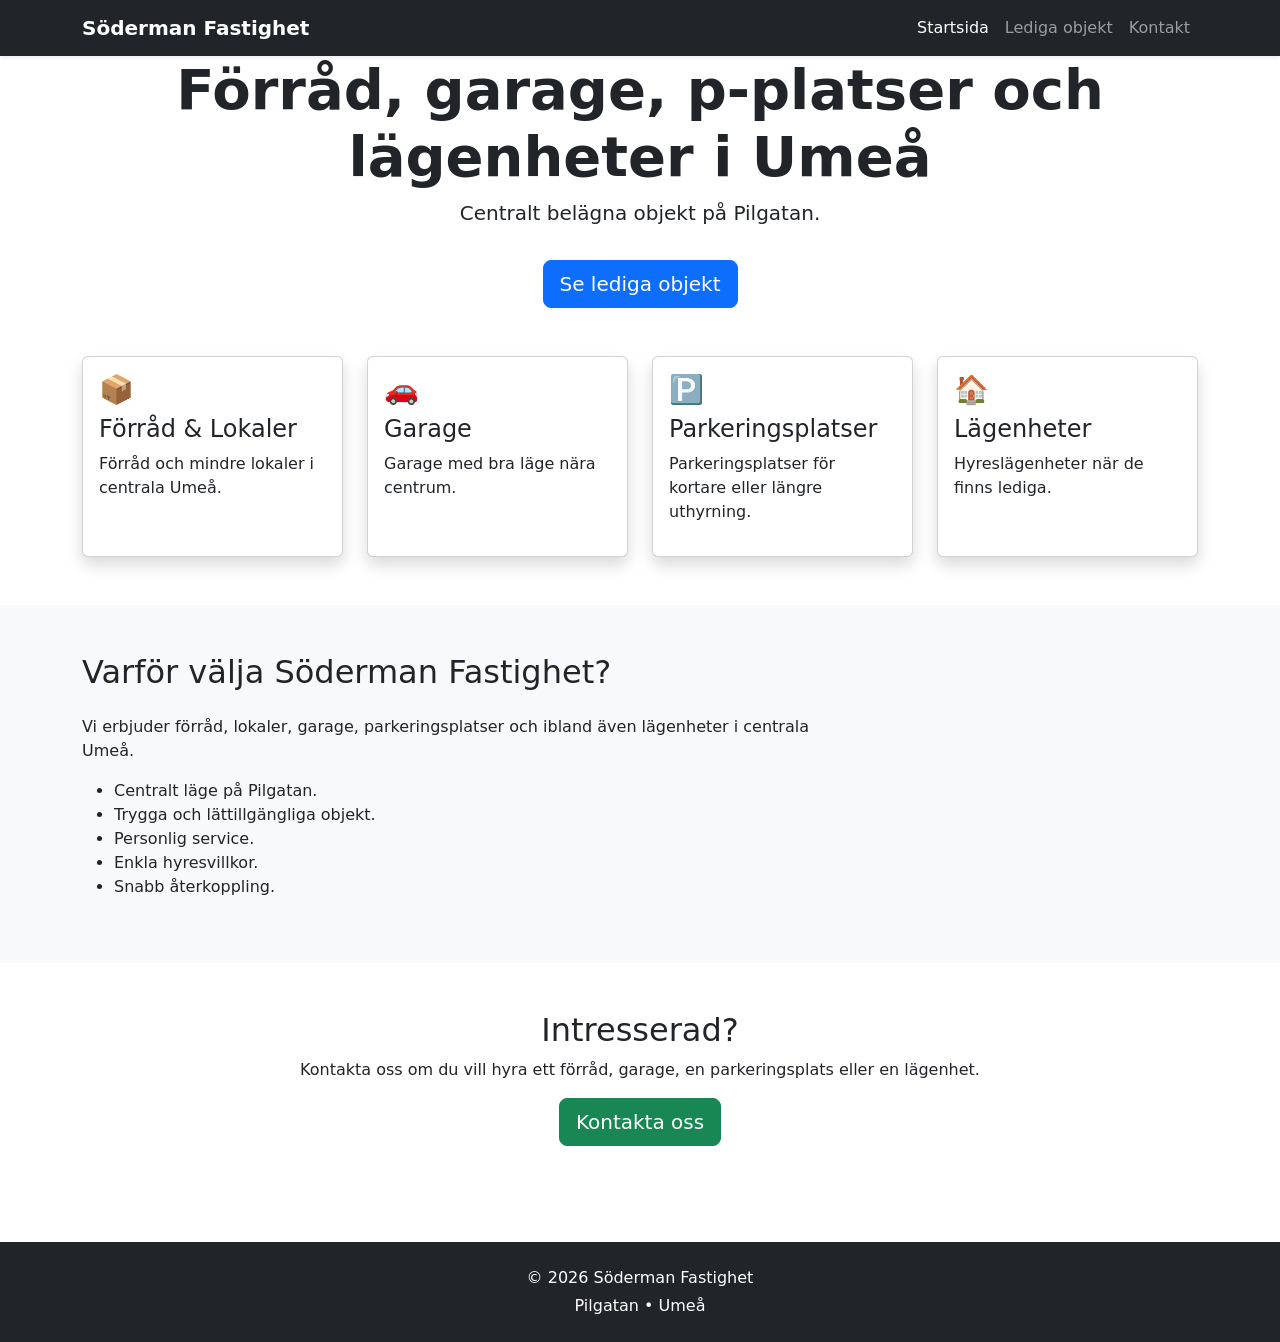
==== index.html @ 26daee1a "Refactor index.html for improved layout and content Updated the HTML structure and content for bette" ====
<!DOCTYPE html>
<html lang="sv">
<head>
    <meta charset="UTF-8">
    <meta name="viewport" content="width=device-width, initial-scale=1.0">

    <title>Söderman Fastighet | Förråd, garage, p-platser och lägenheter i Umeå</title>

    <meta name="description"
          content="Söderman Fastighet hyr ut förråd, lokaler, garage, parkeringsplatser och lägenheter i Umeå.">

    <link href="https://cdn.jsdelivr.net/npm/bootstrap@5.3.3/dist/css/bootstrap.min.css" rel="stylesheet">

    <link rel="stylesheet" href="style.css">
</head>

<body>

<!-- MENY -->

<nav class="navbar navbar-expand-lg navbar-dark bg-dark shadow-sm">

<div class="container">

<a class="navbar-brand fw-bold" href="index.html">

Söderman Fastighet

</a>

<button class="navbar-toggler" type="button" data-bs-toggle="collapse" data-bs-target="#navbar">

<span class="navbar-toggler-icon"></span>

</button>

<div class="collapse navbar-collapse" id="navbar">

<ul class="navbar-nav ms-auto">

<li class="nav-item">
<a class="nav-link active" href="index.html">Startsida</a>
</li>

<li class="nav-item">
<a class="nav-link" href="lediga.html">Lediga objekt</a>
</li>

<li class="nav-item">
<a class="nav-link" href="kontakt.html">Kontakt</a>
</li>

</ul>

</div>

</div>

</nav>



<!-- HERO -->

<header class="hero">

<div class="container text-center">

<h1 class="display-4 fw-bold">

Förråd, garage, p-platser och lägenheter i Umeå

</h1>

<p class="lead">

Centralt belägna objekt på Pilgatan.

</p>

<a href="lediga.html" class="btn btn-primary btn-lg mt-3">

Se lediga objekt

</a>

</div>

</header>



<!-- TJÄNSTER -->

<section class="container py-5">

<div class="row g-4">


<div class="col-lg-3 col-md-6">

<div class="card h-100 shadow service-card">

<div class="card-body">

<h3>📦</h3>

<h4>Förråd & Lokaler</h4>

<p>

Förråd och mindre lokaler i centrala Umeå.

</p>

</div>

</div>

</div>



<div class="col-lg-3 col-md-6">

<div class="card h-100 shadow service-card">

<div class="card-body">

<h3>🚗</h3>

<h4>Garage</h4>

<p>

Garage med bra läge nära centrum.

</p>

</div>

</div>

</div>



<div class="col-lg-3 col-md-6">

<div class="card h-100 shadow service-card">

<div class="card-body">

<h3>🅿️</h3>

<h4>Parkeringsplatser</h4>

<p>

Parkeringsplatser för kortare eller längre uthyrning.

</p>

</div>

</div>

</div>



<div class="col-lg-3 col-md-6">

<div class="card h-100 shadow service-card">

<div class="card-body">

<h3>🏠</h3>

<h4>Lägenheter</h4>

<p>

Hyreslägenheter när de finns lediga.

</p>

</div>

</div>

</div>


</div>

</section>



<!-- OM OSS -->

<section class="bg-light py-5">

<div class="container">

<div class="row">

<div class="col-lg-8">

<h2 class="mb-4">

Varför välja Söderman Fastighet?

</h2>

<p>

Vi erbjuder förråd, lokaler, garage, parkeringsplatser och ibland även
lägenheter i centrala Umeå.

</p>

<ul>

<li>Centralt läge på Pilgatan.</li>

<li>Trygga och lättillgängliga objekt.</li>

<li>Personlig service.</li>

<li>Enkla hyresvillkor.</li>

<li>Snabb återkoppling.</li>

</ul>

</div>

</div>

</div>

</section>



<!-- KONTAKT -->

<section class="container py-5 text-center">

<h2>

Intresserad?

</h2>

<p>

Kontakta oss om du vill hyra ett förråd, garage, en parkeringsplats eller en lägenhet.

</p>

<a href="kontakt.html" class="btn btn-success btn-lg">

Kontakta oss

</a>

</section>



<!-- FOOTER -->

<footer class="bg-dark text-white py-4 mt-5">

<div class="container text-center">

<p class="mb-1">

© 2026 Söderman Fastighet

</p>

<p class="mb-0">

Pilgatan • Umeå

</p>

</div>

</footer>



<script src="https://cdn.jsdelivr.net/npm/bootstrap@5.3.3/dist/js/bootstrap.bundle.min.js"></script>

<script src="script.js"></script>

</body>
</html>
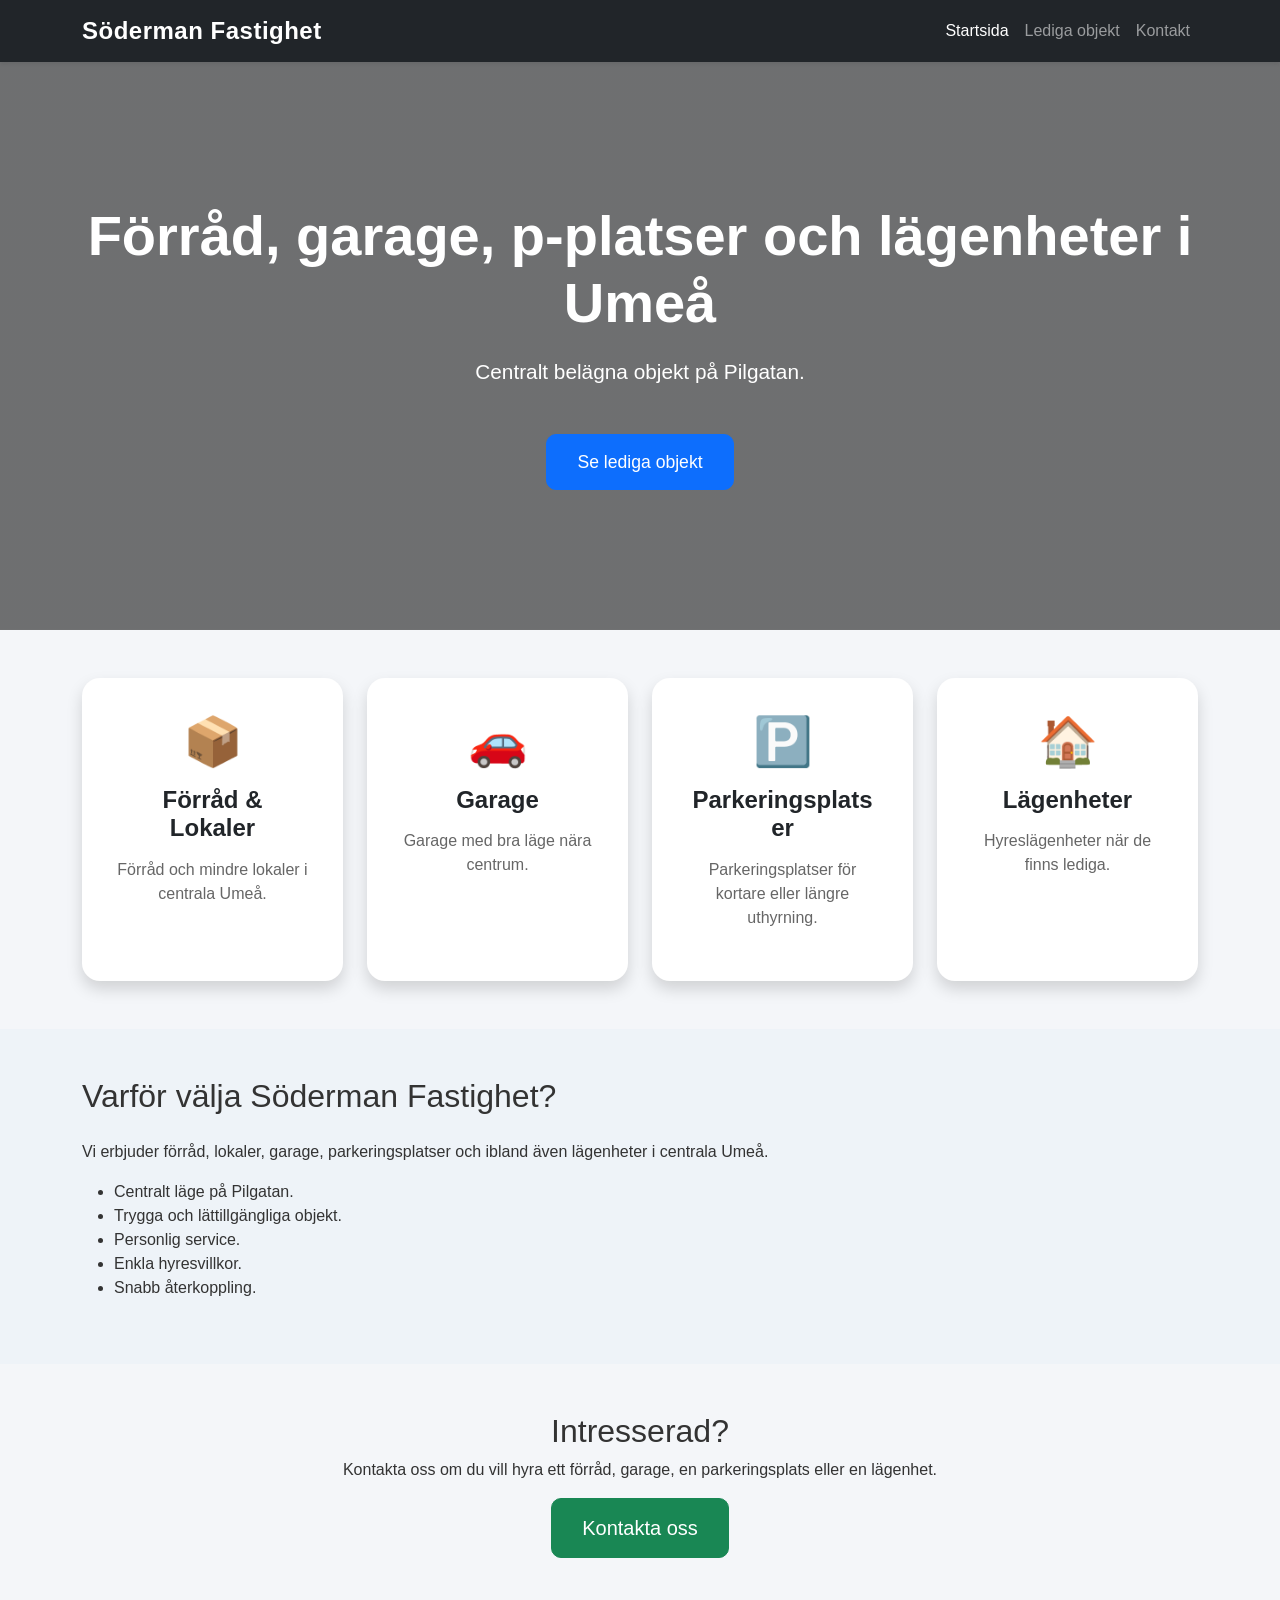
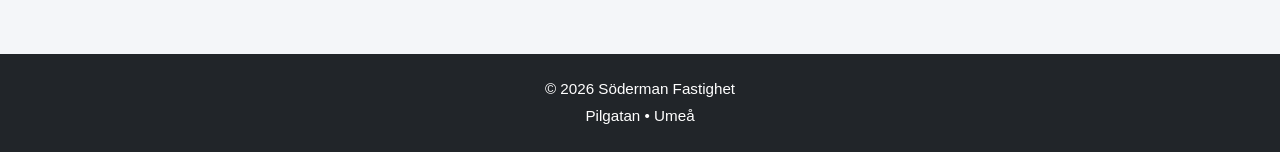
==== commit 8dc4528a: "Update index.html" ====
--- a/index.html
+++ b/index.html
@@ -4,7 +4,7 @@
     <meta charset="UTF-8">
     <meta name="viewport" content="width=device-width, initial-scale=1.0">
 
-    <title>Söderman Fastighet | Förråd, garage, p-platser och lägenheter i Umeå</title>
+    <title>Söderman Fastighet2 | Förråd, garage, p-platser och lägenheter i Umeå</title>
 
     <meta name="description"
           content="Söderman Fastighet hyr ut förråd, lokaler, garage, parkeringsplatser och lägenheter i Umeå.">
--- a/style.css
+++ b/style.css
@@ -0,0 +1,184 @@
+
+/* =======================================================
+   Söderman Fastighet
+   style.css
+======================================================= */
+
+body{
+    font-family: Arial, Helvetica, sans-serif;
+    background:#f4f6f9;
+    color:#333;
+}
+
+/* -------------------------
+   NAVBAR
+------------------------- */
+
+.navbar-brand{
+    font-size:1.5rem;
+    letter-spacing:0.5px;
+}
+
+/* -------------------------
+   HERO
+------------------------- */
+
+.hero{
+
+    background:linear-gradient(rgba(0,0,0,.55),
+                               rgba(0,0,0,.55)),
+               url("bilder/hero.jpg");
+
+    background-size:cover;
+    background-position:center;
+
+    color:white;
+
+    padding:140px 20px;
+
+}
+
+.hero h1{
+
+    font-weight:700;
+
+    margin-bottom:20px;
+
+}
+
+.hero p{
+
+    font-size:1.3rem;
+
+    margin-bottom:30px;
+
+}
+
+
+/* -------------------------
+   KNAPPAR
+------------------------- */
+
+.btn-primary{
+
+    padding:14px 30px;
+
+    border-radius:10px;
+
+    font-size:1.1rem;
+
+}
+
+.btn-success{
+
+    padding:14px 30px;
+
+    border-radius:10px;
+
+}
+
+
+/* -------------------------
+   KORT
+------------------------- */
+
+.service-card{
+
+    border:none;
+
+    border-radius:18px;
+
+    transition:all .25s ease;
+
+    box-shadow:
+        0 10px 25px rgba(0,0,0,.12);
+
+}
+
+.service-card:hover{
+
+    transform:translateY(-10px);
+
+    box-shadow:
+        0 18px 40px rgba(0,0,0,.25);
+
+}
+
+.service-card .card-body{
+
+    padding:35px;
+
+    text-align:center;
+
+}
+
+.service-card h3{
+
+    font-size:3rem;
+
+    margin-bottom:15px;
+
+}
+
+.service-card h4{
+
+    font-weight:bold;
+
+    margin-bottom:15px;
+
+}
+
+.service-card p{
+
+    color:#666;
+
+}
+
+
+/* -------------------------
+   OM OSS
+------------------------- */
+
+.bg-light{
+
+    background:#eef3f8 !important;
+
+}
+
+
+/* -------------------------
+   FOOTER
+------------------------- */
+
+footer{
+
+    font-size:0.95rem;
+
+}
+
+
+/* -------------------------
+   MOBIL
+------------------------- */
+
+@media(max-width:768px){
+
+.hero{
+
+    padding:80px 20px;
+
+}
+
+.hero h1{
+
+    font-size:2rem;
+
+}
+
+.hero p{
+
+    font-size:1.1rem;
+
+}
+
+}
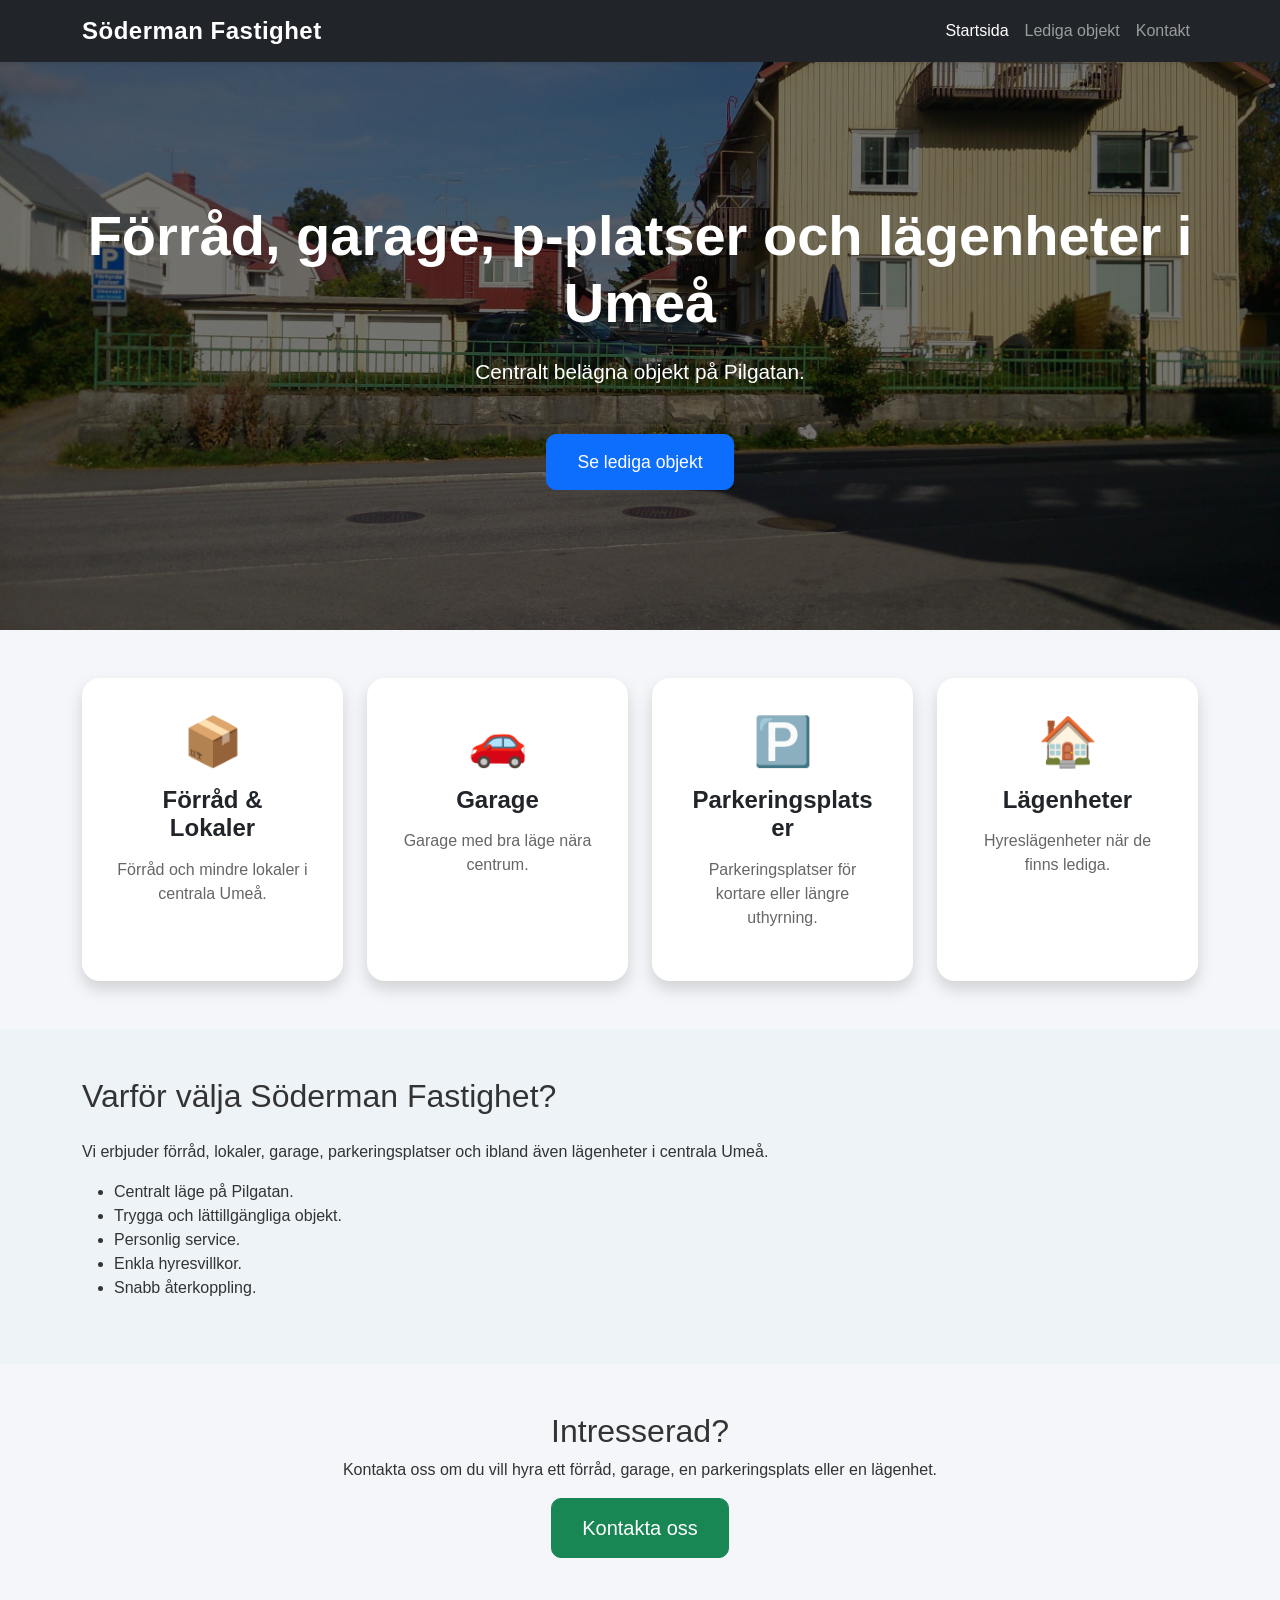
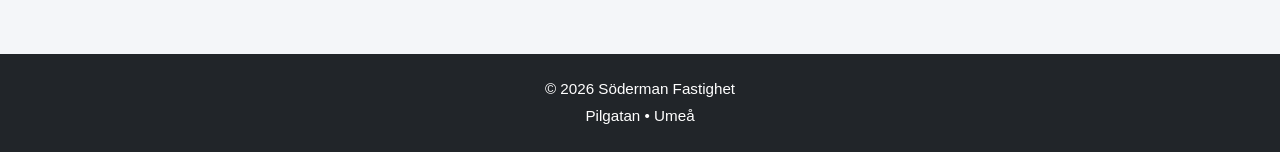
==== commit 9544b98b: "Update title in index.html for clarity" ====
--- a/index.html
+++ b/index.html
@@ -4,7 +4,7 @@
     <meta charset="UTF-8">
     <meta name="viewport" content="width=device-width, initial-scale=1.0">
 
-    <title>Söderman Fastighet2 | Förråd, garage, p-platser och lägenheter i Umeå</title>
+    <title>Söderman Fastighet | Förråd, garage, p-platser och lägenheter i Umeå</title>
 
     <meta name="description"
           content="Söderman Fastighet hyr ut förråd, lokaler, garage, parkeringsplatser och lägenheter i Umeå.">
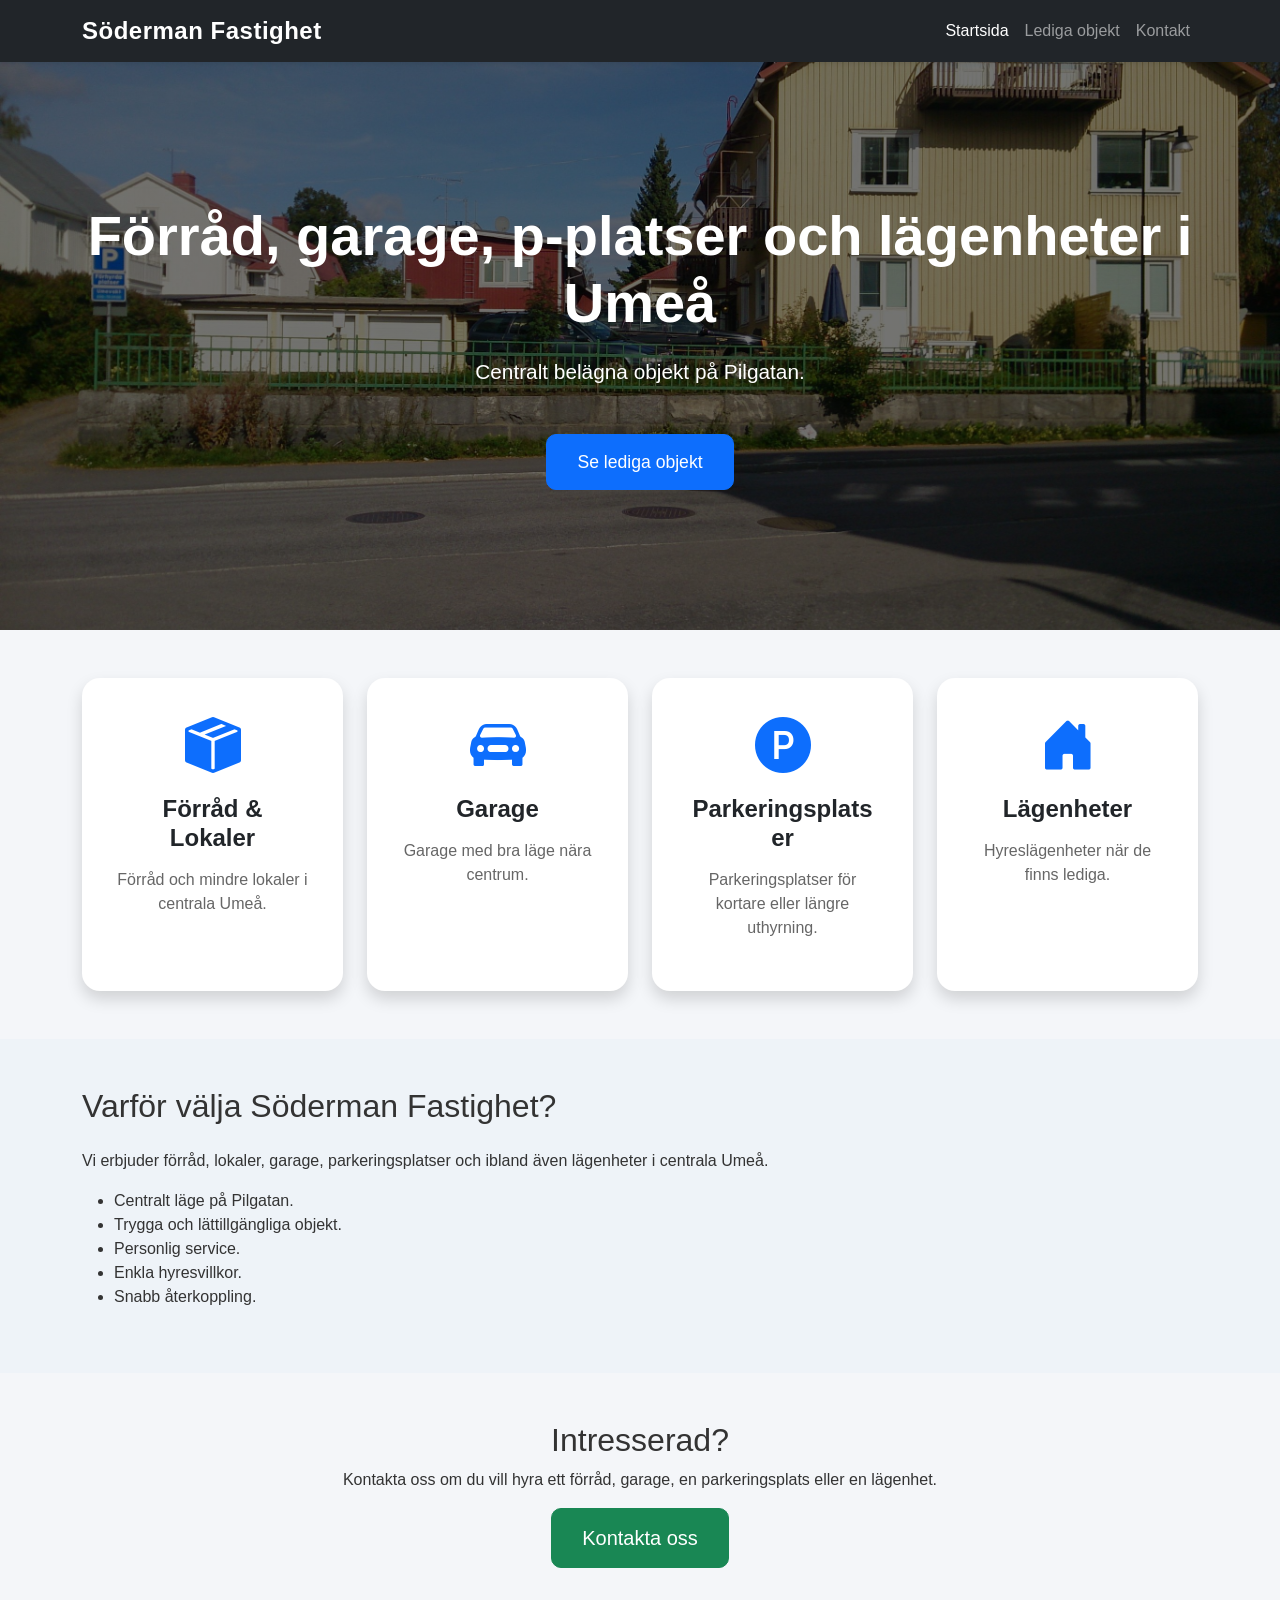
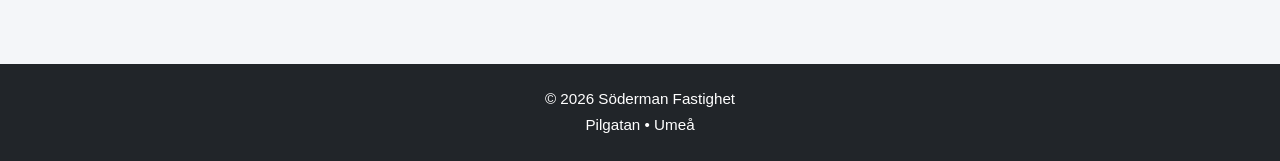
==== commit be12e88d: "Replace emojis with Bootstrap icons in index.html" ====
--- a/index.html
+++ b/index.html
@@ -11,6 +11,8 @@
 
     <link href="https://cdn.jsdelivr.net/npm/bootstrap@5.3.3/dist/css/bootstrap.min.css" rel="stylesheet">
 
+    <link rel="stylesheet" href="https://cdn.jsdelivr.net/npm/bootstrap-icons@1.13.1/font/bootstrap-icons.min.css">
+    
     <link rel="stylesheet" href="style.css">
 </head>
 
@@ -103,7 +105,7 @@
 
 <div class="card-body">
 
-<h3>📦</h3>
+<h3><i class="bi bi-box-seam-fill display-4 text-primary"></i></h3>
 
 <h4>Förråd & Lokaler</h4>
 
@@ -127,7 +129,7 @@
 
 <div class="card-body">
 
-<h3>🚗</h3>
+<h3><i class="bi bi-car-front-fill display-4 text-primary"></i></h3>
 
 <h4>Garage</h4>
 
@@ -151,7 +153,7 @@
 
 <div class="card-body">
 
-<h3>🅿️</h3>
+<h3><i class="bi bi-p-circle-fill display-4 text-primary"></i></h3>
 
 <h4>Parkeringsplatser</h4>
 
@@ -175,7 +177,7 @@
 
 <div class="card-body">
 
-<h3>🏠</h3>
+<h3><i class="bi bi-house-door-fill display-4 text-primary"></i></h3>
 
 <h4>Lägenheter</h4>
 
--- a/style.css
+++ b/style.css
@@ -1,3 +1,10 @@
+
+/*
+body {
+    background: yellow !important;
+}
+*/
+
 
 /* =======================================================
    Söderman Fastighet
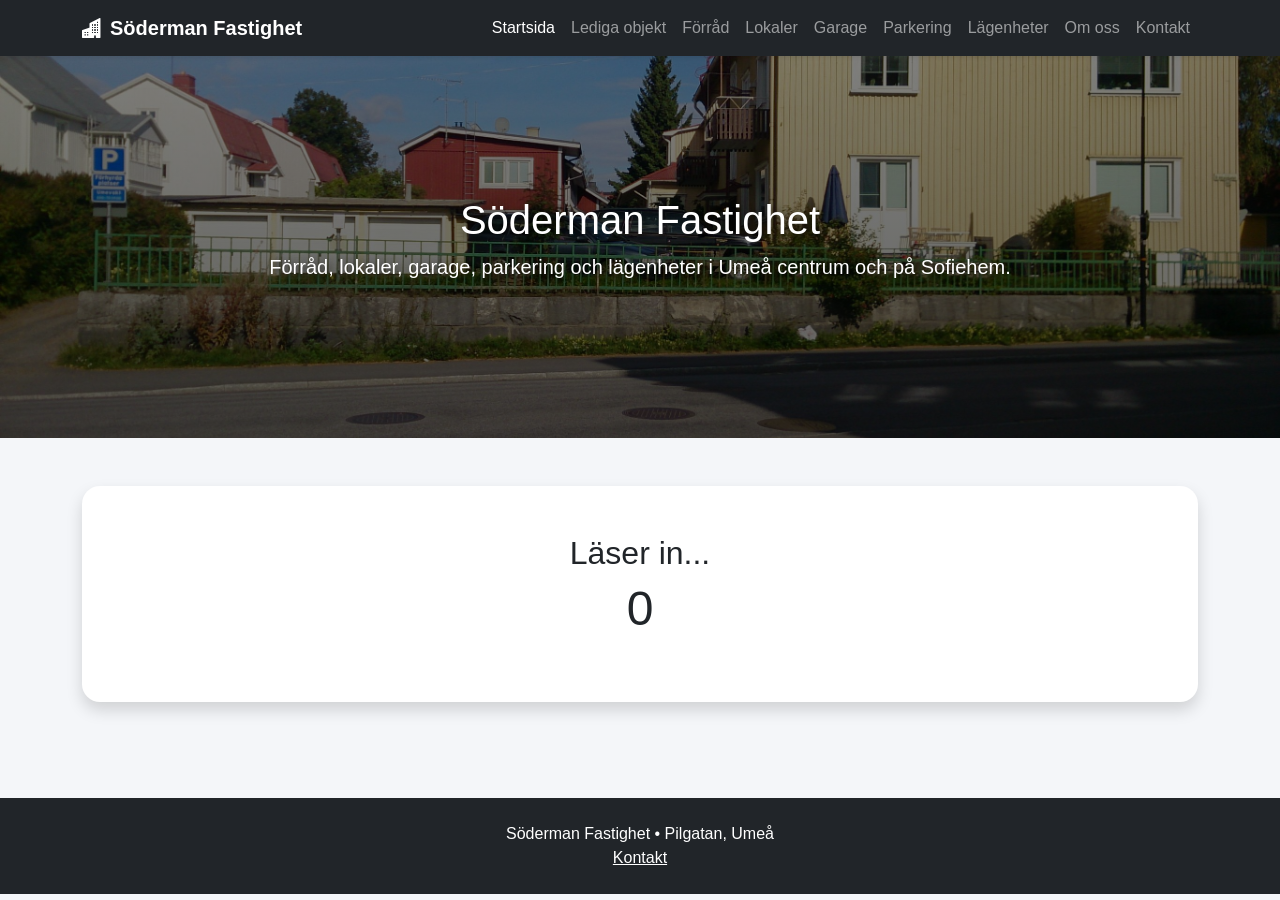
==== commit 7cd5d689: "SEO-förbättringar och ny sitemap" ====
--- a/index.html
+++ b/index.html
@@ -1,305 +1,40 @@
-<!DOCTYPE html>
-<html lang="sv">
-<head>
-    <meta charset="UTF-8">
-    <meta name="viewport" content="width=device-width, initial-scale=1.0">
-
-    <title>Söderman Fastighet | Förråd, garage, p-platser och lägenheter i Umeå</title>
-
-    <meta name="description"
-          content="Söderman Fastighet hyr ut förråd, lokaler, garage, parkeringsplatser och lägenheter i Umeå.">
-
-    <link href="https://cdn.jsdelivr.net/npm/bootstrap@5.3.3/dist/css/bootstrap.min.css" rel="stylesheet">
-
-    <link rel="stylesheet" href="https://cdn.jsdelivr.net/npm/bootstrap-icons@1.13.1/font/bootstrap-icons.min.css">
-    
-    <link rel="stylesheet" href="style.css">
-</head>
-
-<body>
-
-<!-- MENY -->
-
-<nav class="navbar navbar-expand-lg navbar-dark bg-dark shadow-sm">
-
-<div class="container">
-
-<a class="navbar-brand fw-bold" href="index.html">
-
-Söderman Fastighet
-
-</a>
-
-<button class="navbar-toggler" type="button" data-bs-toggle="collapse" data-bs-target="#navbar">
-
-<span class="navbar-toggler-icon"></span>
-
-</button>
-
-<div class="collapse navbar-collapse" id="navbar">
-
-<ul class="navbar-nav ms-auto">
-
-<li class="nav-item">
-<a class="nav-link active" href="index.html">Startsida</a>
-</li>
-
-<li class="nav-item">
-<a class="nav-link" href="lediga.html">Lediga objekt</a>
-</li>
-
-<li class="nav-item">
-<a class="nav-link" href="kontakt.html">Kontakt</a>
-</li>
-
-</ul>
-
-</div>
-
-</div>
-
-</nav>
-
-
-
-<!-- HERO -->
-
-<header class="hero">
-
-<div class="container text-center">
-
-<h1 class="display-4 fw-bold">
-
-Förråd, garage, p-platser och lägenheter i Umeå
-
-</h1>
-
-<p class="lead">
-
-Centralt belägna objekt på Pilgatan.
-
-</p>
-
-<a href="lediga.html" class="btn btn-primary btn-lg mt-3">
-
-Se lediga objekt
-
-</a>
-
-</div>
-
-</header>
-
-
-
-<!-- TJÄNSTER -->
-
-<section class="container py-5">
-
-<div class="row g-4">
-
-
-<div class="col-lg-3 col-md-6">
-
-<div class="card h-100 shadow service-card">
-
-<div class="card-body">
-
-<h3><i class="bi bi-box-seam-fill display-4 text-primary"></i></h3>
-
-<h4>Förråd & Lokaler</h4>
-
-<p>
-
-Förråd och mindre lokaler i centrala Umeå.
-
-</p>
-
-</div>
-
-</div>
-
-</div>
-
-
-
-<div class="col-lg-3 col-md-6">
-
-<div class="card h-100 shadow service-card">
-
-<div class="card-body">
-
-<h3><i class="bi bi-car-front-fill display-4 text-primary"></i></h3>
-
-<h4>Garage</h4>
-
-<p>
-
-Garage med bra läge nära centrum.
-
-</p>
-
-</div>
-
-</div>
-
-</div>
-
-
-
-<div class="col-lg-3 col-md-6">
-
-<div class="card h-100 shadow service-card">
-
-<div class="card-body">
-
-<h3><i class="bi bi-p-circle-fill display-4 text-primary"></i></h3>
-
-<h4>Parkeringsplatser</h4>
-
-<p>
-
-Parkeringsplatser för kortare eller längre uthyrning.
-
-</p>
-
-</div>
-
-</div>
-
-</div>
-
-
-
-<div class="col-lg-3 col-md-6">
-
-<div class="card h-100 shadow service-card">
-
-<div class="card-body">
-
-<h3><i class="bi bi-house-door-fill display-4 text-primary"></i></h3>
-
-<h4>Lägenheter</h4>
-
-<p>
-
-Hyreslägenheter när de finns lediga.
-
-</p>
-
-</div>
-
-</div>
-
-</div>
-
-
-</div>
-
-</section>
-
-
-
-<!-- OM OSS -->
-
-<section class="bg-light py-5">
-
-<div class="container">
-
-<div class="row">
-
-<div class="col-lg-8">
-
-<h2 class="mb-4">
-
-Varför välja Söderman Fastighet?
-
-</h2>
-
-<p>
-
-Vi erbjuder förråd, lokaler, garage, parkeringsplatser och ibland även
-lägenheter i centrala Umeå.
-
-</p>
-
-<ul>
-
-<li>Centralt läge på Pilgatan.</li>
-
-<li>Trygga och lättillgängliga objekt.</li>
-
-<li>Personlig service.</li>
-
-<li>Enkla hyresvillkor.</li>
-
-<li>Snabb återkoppling.</li>
-
-</ul>
-
-</div>
-
-</div>
-
-</div>
-
-</section>
-
-
-
-<!-- KONTAKT -->
-
-<section class="container py-5 text-center">
-
-<h2>
-
-Intresserad?
-
-</h2>
-
-<p>
-
-Kontakta oss om du vill hyra ett förråd, garage, en parkeringsplats eller en lägenhet.
-
-</p>
-
-<a href="kontakt.html" class="btn btn-success btn-lg">
-
-Kontakta oss
-
-</a>
-
-</section>
-
-
-
-<!-- FOOTER -->
-
-<footer class="bg-dark text-white py-4 mt-5">
-
-<div class="container text-center">
-
-<p class="mb-1">
-
-© 2026 Söderman Fastighet
-
-</p>
-
-<p class="mb-0">
-
-Pilgatan • Umeå
-
-</p>
-
-</div>
-
-</footer>
-
-
-
-<script src="https://cdn.jsdelivr.net/npm/bootstrap@5.3.3/dist/js/bootstrap.bundle.min.js"></script>
-
-<script src="script.js"></script>
-
-</body>
-</html>
+<!DOCTYPE html><html lang="sv"><head><meta charset="UTF-8"><meta name="viewport" content="width=device-width,initial-scale=1"><title>Garage, förråd och lokaler i Umeå | Söderman Fastighet</title><link href="https://cdn.jsdelivr.net/npm/bootstrap@5.3.3/dist/css/bootstrap.min.css" rel="stylesheet"><link rel="stylesheet" href="https://cdn.jsdelivr.net/npm/bootstrap-icons@1.13.1/font/bootstrap-icons.min.css"><link rel="stylesheet" href="style.css">  <meta name="description" content="Hyr garage, förråd, parkeringsplatser, lokaler och lägenheter i Umeå centrum och på Sofiehem hos Söderman Fastighet.">
+  <link rel="canonical" href="https://sodermanfastighet.se/">
+  <meta name="robots" content="index, follow, max-image-preview:large">
+  <meta property="og:locale" content="sv_SE">
+  <meta property="og:type" content="website">
+  <meta property="og:site_name" content="Söderman Fastighet">
+  <meta property="og:title" content="Garage, förråd och lokaler i Umeå | Söderman Fastighet">
+  <meta property="og:description" content="Hyr garage, förråd, parkeringsplatser, lokaler och lägenheter i Umeå centrum och på Sofiehem hos Söderman Fastighet.">
+  <meta property="og:url" content="https://sodermanfastighet.se/">
+  <meta property="og:image" content="https://sodermanfastighet.se/bilder/hero.jpg">
+  <meta property="og:image:alt" content="Söderman Fastighet i Umeå">
+  <meta name="twitter:card" content="summary_large_image">
+  <meta name="twitter:title" content="Garage, förråd och lokaler i Umeå | Söderman Fastighet">
+  <meta name="twitter:description" content="Hyr garage, förråd, parkeringsplatser, lokaler och lägenheter i Umeå centrum och på Sofiehem hos Söderman Fastighet.">
+  <meta name="twitter:image" content="https://sodermanfastighet.se/bilder/hero.jpg">
+  <script type="application/ld+json">
+{
+  "@context": "https://schema.org",
+  "@type": [
+    "RealEstateAgent",
+    "LocalBusiness"
+  ],
+  "name": "Söderman Fastighet",
+  "url": "https://sodermanfastighet.se/",
+  "image": "https://sodermanfastighet.se/bilder/hero.jpg",
+  "email": "mailto:soderman155@gmail.com",
+  "areaServed": {
+    "@type": "City",
+    "name": "Umeå"
+  },
+  "address": {
+    "@type": "PostalAddress",
+    "addressLocality": "Umeå",
+    "addressCountry": "SE"
+  },
+  "description": "Uthyrning av garage, förråd, parkeringsplatser, lokaler och lägenheter i Umeå centrum och på Sofiehem."
+}
+  </script>
+</head><body><div id="menu"></div><header class="hero"><div class="container"><h1>Söderman Fastighet</h1><p class="lead">Förråd, lokaler, garage, parkering och lägenheter i Umeå centrum och på Sofiehem.</p></div></header><main class="container py-5"><div class="card shadow service-card"><div class="card-body text-center p-5"><h2 id="ledigt-text">Läser in...</h2><p class="display-5"><span id="antal-lediga">0</span></p><div id="start-ledigt"></div></div></div></main><div id="footer"></div><script src="https://cdn.jsdelivr.net/npm/bootstrap@5.3.3/dist/js/bootstrap.bundle.min.js"></script>
+<script src="script.js"></script></body></html>
--- a/style.css
+++ b/style.css
@@ -1,191 +1,7 @@
-
-/*
-body {
-    background: yellow !important;
-}
-*/
-
-
-/* =======================================================
-   Söderman Fastighet
-   style.css
-======================================================= */
-
-body{
-    font-family: Arial, Helvetica, sans-serif;
-    background:#f4f6f9;
-    color:#333;
-}
-
-/* -------------------------
-   NAVBAR
-------------------------- */
-
-.navbar-brand{
-    font-size:1.5rem;
-    letter-spacing:0.5px;
-}
-
-/* -------------------------
-   HERO
-------------------------- */
-
-.hero{
-
-    background:linear-gradient(rgba(0,0,0,.55),
-                               rgba(0,0,0,.55)),
-               url("bilder/hero.jpg");
-
-    background-size:cover;
-    background-position:center;
-
-    color:white;
-
-    padding:140px 20px;
-
-}
-
-.hero h1{
-
-    font-weight:700;
-
-    margin-bottom:20px;
-
-}
-
-.hero p{
-
-    font-size:1.3rem;
-
-    margin-bottom:30px;
-
-}
-
-
-/* -------------------------
-   KNAPPAR
-------------------------- */
-
-.btn-primary{
-
-    padding:14px 30px;
-
-    border-radius:10px;
-
-    font-size:1.1rem;
-
-}
-
-.btn-success{
-
-    padding:14px 30px;
-
-    border-radius:10px;
-
-}
-
-
-/* -------------------------
-   KORT
-------------------------- */
-
-.service-card{
-
-    border:none;
-
-    border-radius:18px;
-
-    transition:all .25s ease;
-
-    box-shadow:
-        0 10px 25px rgba(0,0,0,.12);
-
-}
-
-.service-card:hover{
-
-    transform:translateY(-10px);
-
-    box-shadow:
-        0 18px 40px rgba(0,0,0,.25);
-
-}
-
-.service-card .card-body{
-
-    padding:35px;
-
-    text-align:center;
-
-}
-
-.service-card h3{
-
-    font-size:3rem;
-
-    margin-bottom:15px;
-
-}
-
-.service-card h4{
-
-    font-weight:bold;
-
-    margin-bottom:15px;
-
-}
-
-.service-card p{
-
-    color:#666;
-
-}
-
-
-/* -------------------------
-   OM OSS
-------------------------- */
-
-.bg-light{
-
-    background:#eef3f8 !important;
-
-}
-
-
-/* -------------------------
-   FOOTER
-------------------------- */
-
-footer{
-
-    font-size:0.95rem;
-
-}
-
-
-/* -------------------------
-   MOBIL
-------------------------- */
-
-@media(max-width:768px){
-
-.hero{
-
-    padding:80px 20px;
-
-}
-
-.hero h1{
-
-    font-size:2rem;
-
-}
-
-.hero p{
-
-    font-size:1.1rem;
-
-}
-
-}
+body{font-family:Arial,Helvetica,sans-serif;background:#f4f6f9;color:#2f3640}
+.hero{background:linear-gradient(rgba(0,0,0,.5),rgba(0,0,0,.62)),url("bilder/hero.jpg");background-size:cover;background-position:center;color:white;padding:140px 20px;text-align:center;text-shadow:2px 2px 10px rgba(0,0,0,.8)}
+.service-card{border:0;border-radius:18px;overflow:hidden;transition:.25s}
+.service-card:hover{transform:translateY(-6px);box-shadow:0 18px 40px rgba(0,0,0,.2)!important}
+.object-image{width:100%;height:100%;min-height:300px;object-fit:cover}
+.carousel-item img{width:100%;height:520px;object-fit:cover}
+@media(max-width:768px){.hero{padding:90px 18px}.hero h1{font-size:2rem}.carousel-item img{height:320px}}
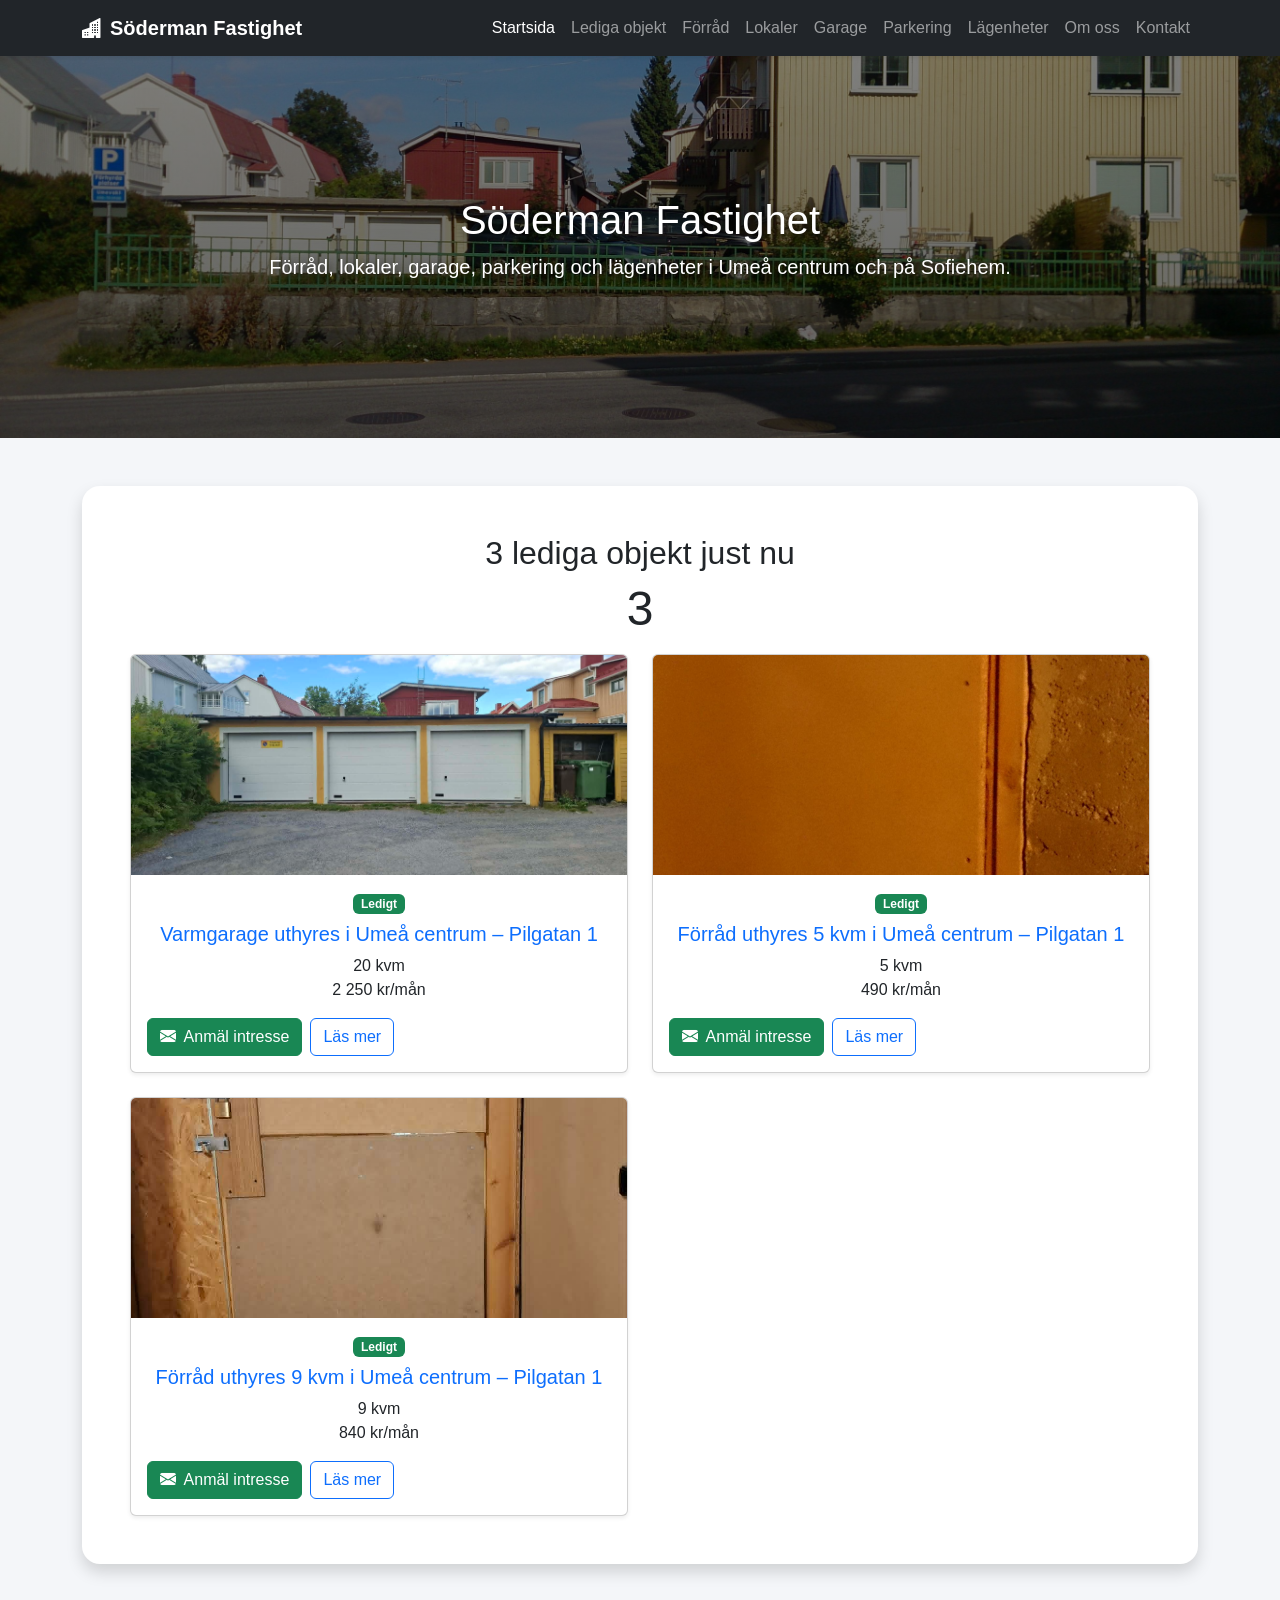
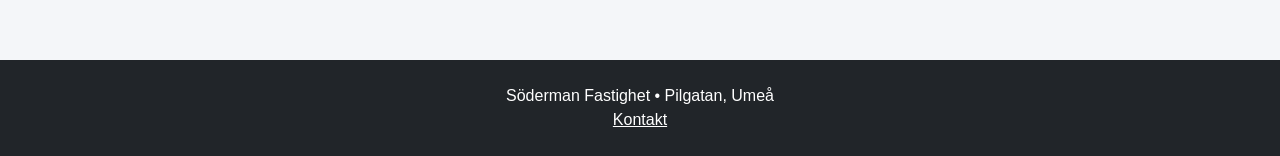
==== commit 469cde4d: "garage uthyres" ====
--- a/index.html
+++ b/index.html
@@ -23,7 +23,6 @@
   "name": "Söderman Fastighet",
   "url": "https://sodermanfastighet.se/",
   "image": "https://sodermanfastighet.se/bilder/hero.jpg",
-  "email": "mailto:soderman155@gmail.com",
   "areaServed": {
     "@type": "City",
     "name": "Umeå"
